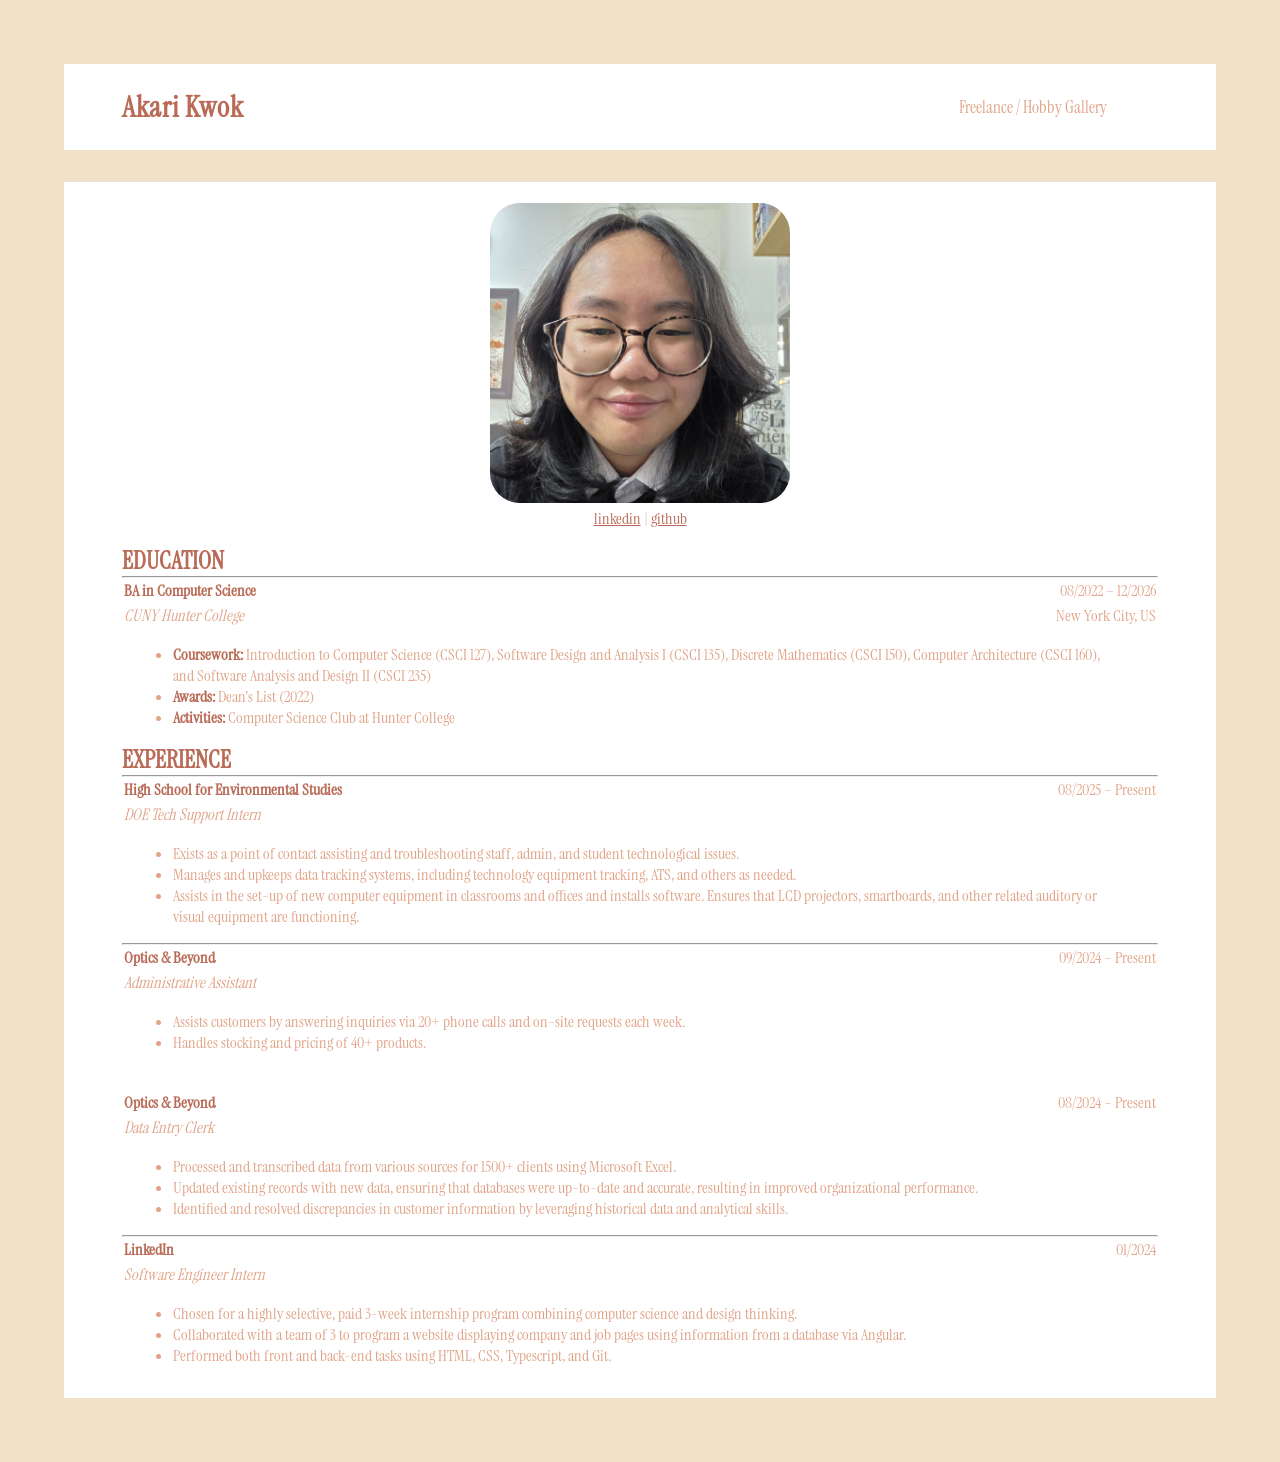
==== index.html @ 3886d688 "Adding gallery elements to the site" ====
<!DOCTYPE html>
<html>
    <head>
        <meta name="viewport" content="width=device-width, initial-scale=1.0">
        <link rel="stylesheet" href="style.css">
        <title>Akari's Github.io!</title>
        <style></style>
    </head>
    <body>
        <nav>
            <div class="logo">Akari Kwok</div>
            <ul class="nav-links">
                <li><a href="gallery.html">Freelance / Hobby Gallery</a></li>
            </ul>
        </nav>

        <header class="center">
            <br>
            <img src="assets/akari.jpg" alt="akari">
                <br>
                <a class="contact-links" href="https://www.linkedin.com/in/akari-kwok/">linkedin</a>
                | 
                <a class="contact-links" href="https://github.com/akaricakes">github</a>
        </header>

        <section class="edex-section">   
            <h2>EDUCATION</h2>
            <hr>
            <table>
                <td class="table-left">
                    <b>BA in Computer Science</b>
                </td>
                <td class="table-right">
                    08/2022 – 12/2026
                </td>
            </table>
            <table>
                <td class="table-left">
                    <i>CUNY Hunter College</i>
                </td>
                <td class="table-right">
                    New York City, US
                </td>
            </table>
            <ul>
                <li><b>Coursework:</b> Introduction to Computer Science (CSCI 127), Software Design and Analysis I (CSCI 135), Discrete Mathematics (CSCI 150), Computer Architecture (CSCI 160), and Software Analysis and Design II (CSCI 235)</li>
                <li><b>Awards:</b> Dean's List (2022)</li>
                <li><b>Activities:</b> Computer Science Club at Hunter College</li>
            </ul>

            <h2>EXPERIENCE</h2>
            <hr>
            <table>
                <td class="table-left">
                    <b>High School for Environmental Studies</b>
                </td>
                <td class="table-right">
                    08/2025 – Present
                </td>
            </table>
            <table>
                <td class="table-left">
                    <i>DOE Tech Support Intern</i>
                </td>
            </table>
            <ul>
                <li>Exists as a point of contact assisting and troubleshooting staff, admin, and student technological issues.</li>
                <li>Manages and upkeeps data tracking systems, including technology equipment tracking, ATS, and others as needed.</li>
                <li>Assists in the set-up of new computer equipment in classrooms and offices and installs software. Ensures that LCD projectors, smartboards, and other related auditory or visual equipment are functioning.​</li>
            </ul>

            <hr>
            <table>
                <td class="table-left">
                    <b>Optics & Beyond</b>
                </td>
                <td class="table-right">
                    09/2024 – Present
                </td>
            </table>
            <table>
                <td class="table-left">
                    <i>Administrative Assistant</i>
                </td>
            </table>
            <ul>
                <li>Assists customers by answering inquiries via 20+ phone calls and on-site requests each week.</li>
                <li>Handles stocking and pricing of 40+ products.</li><br>
            </ul>
            <table>
                <td class="table-left">
                    <b>Optics & Beyond</b>
                </td>
                <td class="table-right">
                    08/2024 – Present
                </td>
            </table>
            <table>
                <td class="table-left">
                    <i>Data Entry Clerk</i>
                </td>
            </table>
            <ul>
                <li>Processed and transcribed data from various sources for 1500+ clients using Microsoft Excel.</li>
                <li>Updated existing records with new data, ensuring that databases were up-to-date and accurate, resulting in improved organizational performance.</li>
                <li>Identified and resolved discrepancies in customer information by leveraging historical data and analytical skills.</li>
            </ul>

            <hr>
            <table>
                <td class="table-left">
                    <b>LinkedIn⁠</b><br>
                </td>
                <td class="table-right">
                    01/2024
                </td>
            </table>
            <table>
                <td class="table-left">
                    <i>Software Engineer Intern</i>
                </td>
            </table>
            <ul>
                <li>Chosen for a highly selective, paid 3-week internship program combining computer science and design thinking.</li>
                <li>Collaborated with a team of 3 to program a website displaying company and job pages using information from a database via Angular.</li>
                <li>Performed both front and back-end tasks using HTML, CSS, Typescript, and Git.</li>
            </ul>
        </section>   
    </body>
</html>
---- style.css ----
@font-face {
    font-family: instrumentFont;
    src: url("./fonts/InstrumentSerif-Regular.ttf");
}

* {
    margin: 0;
    padding: 0;
    box-sizing: border-box;
}

b {
    color:#BA6B57;
}

body {
    margin: 5%;
    width: 90%;
    background-color: #F2E1C9;
    color: #E0A387;
}

h1
{
    margin: 20px;
    padding: 0; 
    color: #BA6B57;
}

h2 
{
    margin: 0;
    padding: 0; 
    color: #BA6B57;
}

header {
    text-align: center;
}

hr {
    margin: 0;
    padding: 0; 
}

html 
{
    font-family: instrumentFont;
}

nav {
    width: 100%;
    padding: 1rem 5%;
    background: #FFFFFF;
    backdrop-filter: blur(15px);
    margin-bottom: 2rem;

    display: flex;
    align-items: center;
    justify-content: flex-end;
}

p {
    margin-top: 18px;
    padding: 0; 
}

table {
    border-collapse: separate;
    border: none;
    width: 100%;
    border-color:#F2E1C9;
}

ul {
    margin: 0;
    padding: 1rem 5%;
}

.center {
    text-align: center;
    margin-left: auto;
    margin-right: auto;
    background: #FFFFFF;
}

.gallery {
  display: grid;
  grid-template-columns: auto auto auto;
  flex-wrap: wrap;
  justify-content: center;
}

.gallery-item {
  margin: 5px;
  width: 180px;
}

.gallery-item img {
  width: 100%;
  height: auto;
}

.gallery-item desc {
  padding: 15px;
  text-align: center;
}

.nav-links li a {
    color: #E0A387;
}

a.contact-links {
    color: #BA6B57;    
    text-align: center;
}

a.contact-links:hover {
    color: #F2E1C9;
    text-shadow: 0 0 10px #F2E1C9;
}

.edex-section {
    width: 100%;
    padding: 1rem 5%;
    background: #FFFFFF;
    backdrop-filter: blur(15px);
    margin-bottom: 2rem;
}

.logo {
    font-size: 1.8rem;
    font-weight: 700;
    color: #BA6B57;
    letter-spacing: 1px;
    margin-right: auto;
}

.nav-links {
    list-style: none;
    display: flex;
    gap: 2rem;
}

.nav-links li a {
    position: relative;
    font-size: 1.05rem;
    font-weight: 500;
    text-decoration: none;
    color: #E0A387;
    transition: 0.3s;
}

.nav-links li a:hover {
    color: #F2E1C9;
    text-shadow: 0 0 10px #F2E1C9;

}

.table-left {
    text-align: left;
}

.table-right {
    text-align: right;
}

img {
    width: 300px;
    height: 300px;
    border-radius: 10%;
}

/*I ended up choosing the ID selector below because it provided 
more specificity (1, 0, 0) and leniency in formatting / styling my asset.*/
#image {
    width: 300rem;
    height: 300rem;
    padding: 10rem;
    border-radius: 5%;
    text-align: center;
    display: inline-block;
}
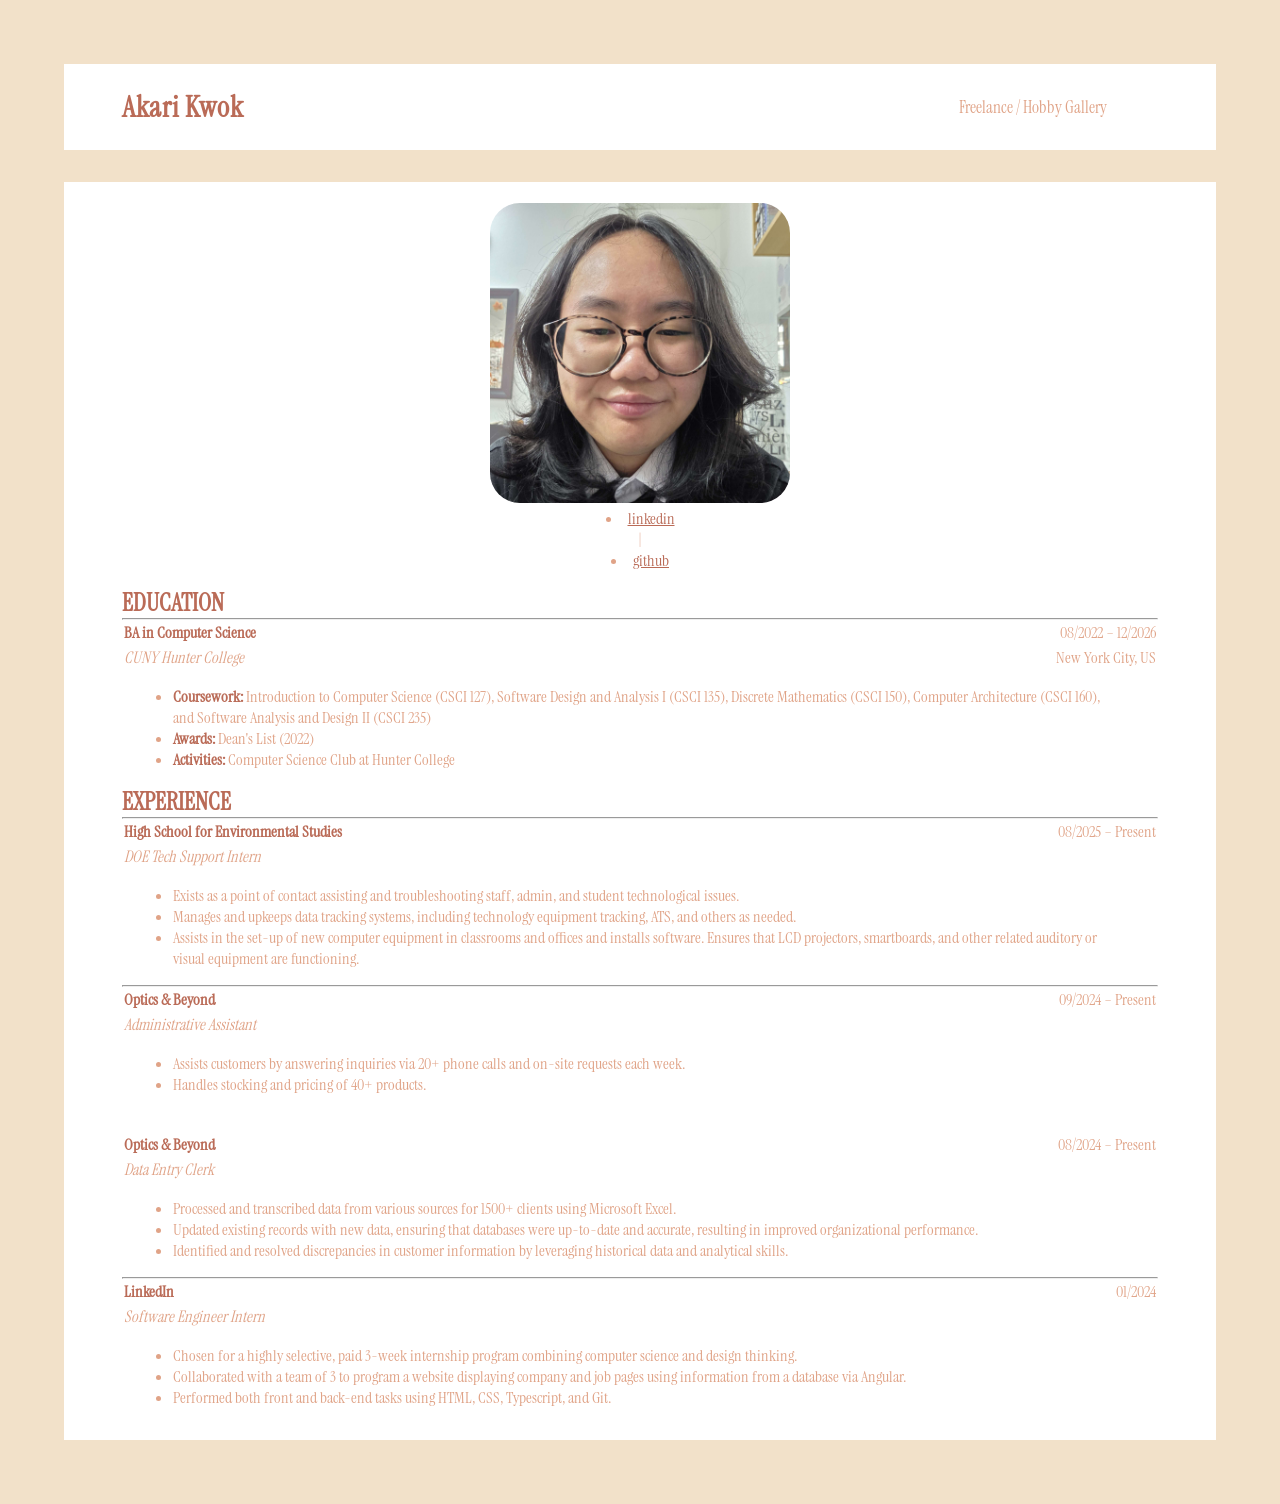
==== commit cca983b5: "Adding gallery elements to the site" ====
--- a/index.html
+++ b/index.html
@@ -18,9 +18,9 @@
             <br>
             <img src="assets/akari.jpg" alt="akari">
                 <br>
-                <a class="contact-links" href="https://www.linkedin.com/in/akari-kwok/">linkedin</a>
+                <li><a class="contact-links" href="https://www.linkedin.com/in/akari-kwok/">linkedin</a></li>
                 | 
-                <a class="contact-links" href="https://github.com/akaricakes">github</a>
+                <li><a class="contact-links" href="https://github.com/akaricakes">github</a></li>
         </header>
 
         <section class="edex-section">   
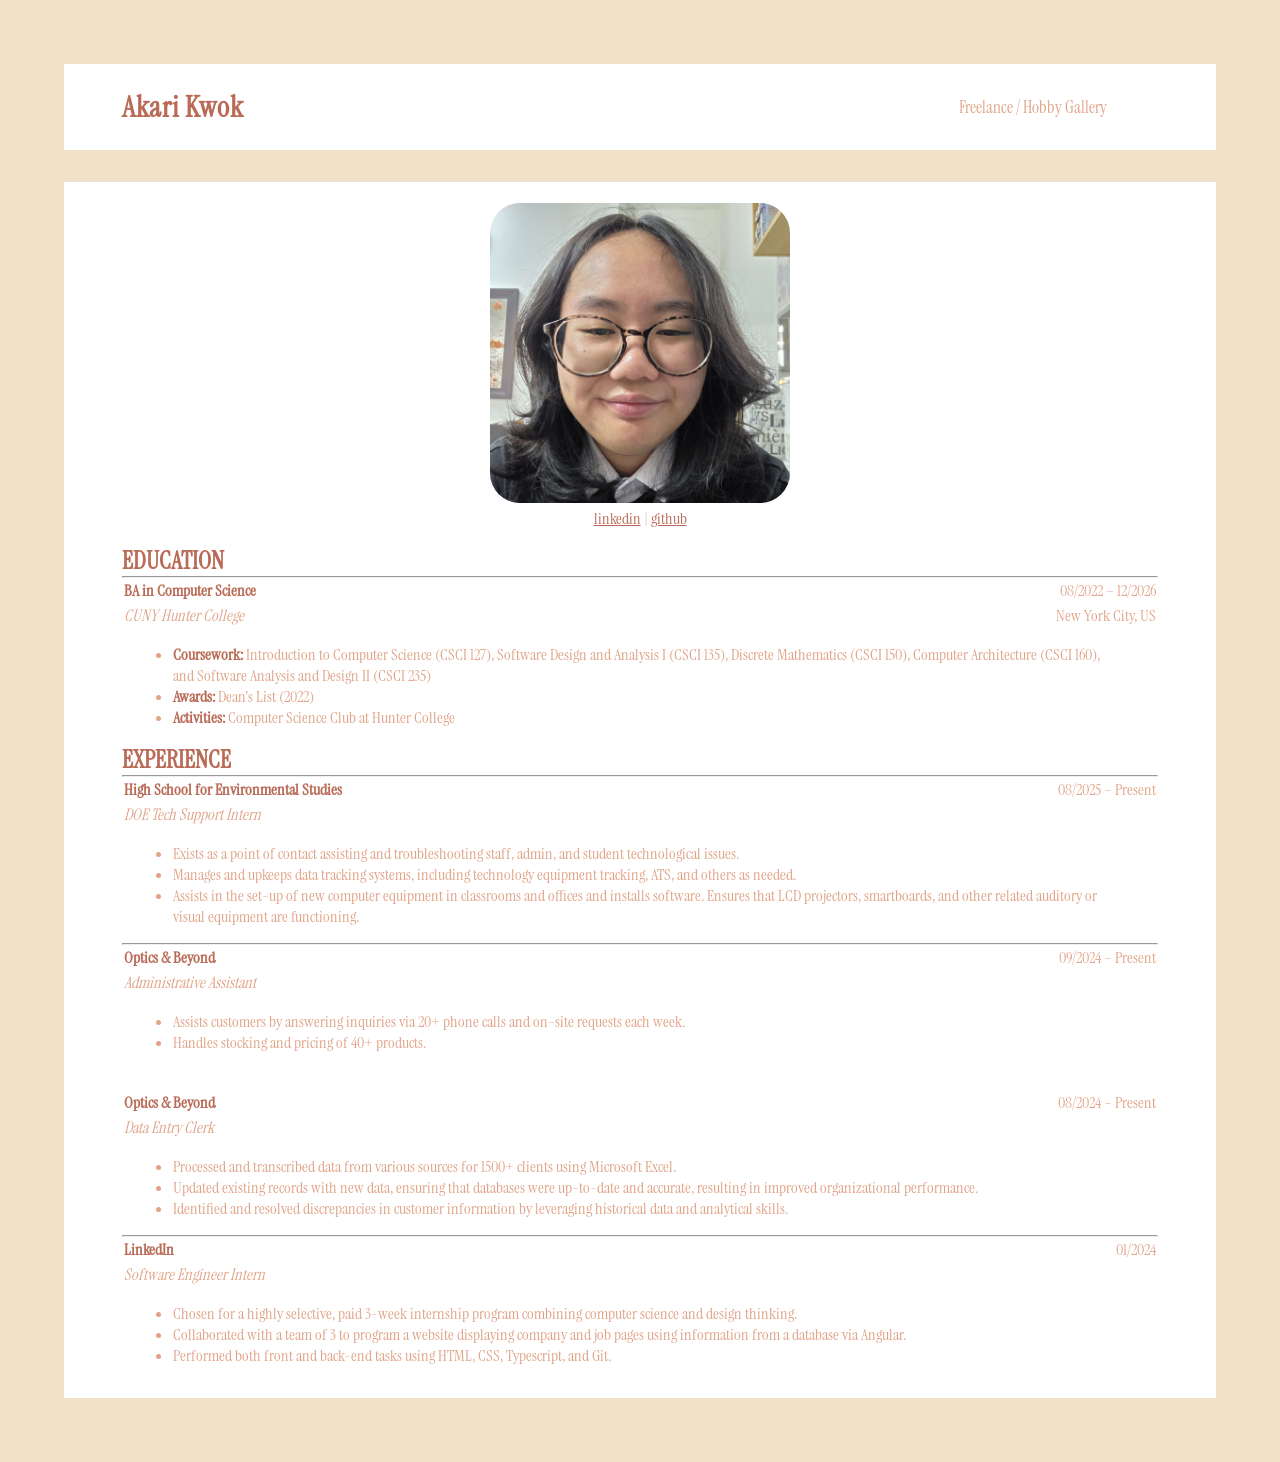
==== commit 58fe4625: "Adding gallery elements to the site" ====
--- a/index.html
+++ b/index.html
@@ -18,9 +18,9 @@
             <br>
             <img src="assets/akari.jpg" alt="akari">
                 <br>
-                <li><a class="contact-links" href="https://www.linkedin.com/in/akari-kwok/">linkedin</a></li>
+                <a class="contact-links" href="https://www.linkedin.com/in/akari-kwok/">linkedin</a>
                 | 
-                <li><a class="contact-links" href="https://github.com/akaricakes">github</a></li>
+                <a class="contact-links" href="https://github.com/akaricakes">github</a>
         </header>
 
         <section class="edex-section">   
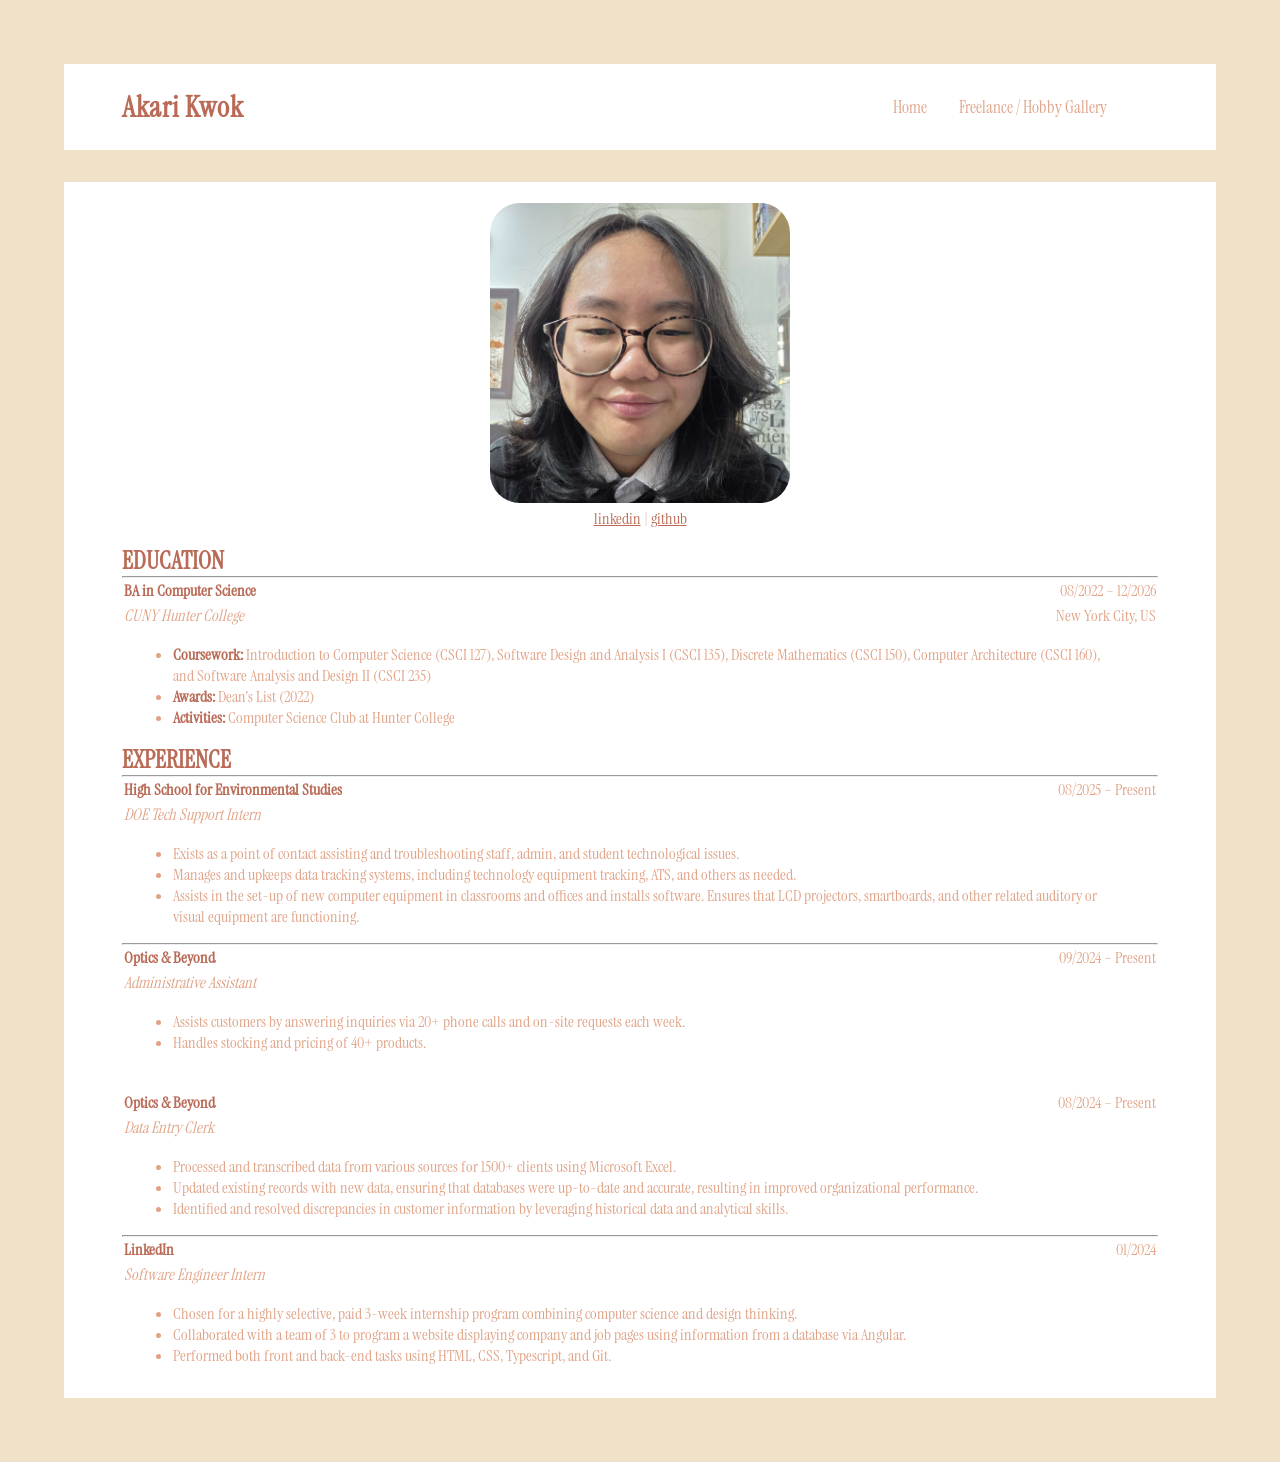
==== commit 67deeb02: "Adding gallery elements to the site" ====
--- a/index.html
+++ b/index.html
@@ -3,20 +3,21 @@
     <head>
         <meta name="viewport" content="width=device-width, initial-scale=1.0">
         <link rel="stylesheet" href="style.css">
-        <title>Akari's Github.io!</title>
+        <title>akaricakes home</title>
         <style></style>
     </head>
     <body>
         <nav>
             <div class="logo">Akari Kwok</div>
             <ul class="nav-links">
+                <li><a href="index.html">Home</a></li>
                 <li><a href="gallery.html">Freelance / Hobby Gallery</a></li>
             </ul>
         </nav>
 
         <header class="center">
             <br>
-            <img src="assets/akari.jpg" alt="akari">
+            <img class="akari" src="assets/akari.jpg" alt="akari">
                 <br>
                 <a class="contact-links" href="https://www.linkedin.com/in/akari-kwok/">linkedin</a>
                 | 
--- a/style.css
+++ b/style.css
@@ -85,25 +85,36 @@
 }
 
 .gallery {
-  display: grid;
-  grid-template-columns: auto auto auto;
-  flex-wrap: wrap;
-  justify-content: center;
+    display: grid;
+    grid-gap: 16px;
+    padding: 16px;
+    
+    @media (min-width: 768px) 
+    {
+        grid-template-columns: repeat(3, 1fr);
+    }
+
+    @media (min-width: 960px) 
+    {
+        grid-template-columns: repeat(3, 1fr);
+    }
+
+    @media (min-width: 1200px) 
+    {
+        grid-template-columns: repeat(3, 1fr);
+    }
+
+    .col {
+        background-color: #FFFFFF;
+        padding: 16px;
+    }
 }
 
 .gallery-item {
-  margin: 5px;
-  width: 180px;
-}
-
-.gallery-item img {
-  width: 100%;
-  height: auto;
-}
-
-.gallery-item desc {
-  padding: 15px;
-  text-align: center;
+    display: block;
+    width: 100%;
+    max-width: 100%;
+    border-radius: 10%;
 }
 
 .nav-links li a {
@@ -154,7 +165,6 @@
 .nav-links li a:hover {
     color: #F2E1C9;
     text-shadow: 0 0 10px #F2E1C9;
-
 }
 
 .table-left {
@@ -165,19 +175,8 @@
     text-align: right;
 }
 
-img {
+.akari {
     width: 300px;
     height: 300px;
     border-radius: 10%;
-}
-
-/*I ended up choosing the ID selector below because it provided 
-more specificity (1, 0, 0) and leniency in formatting / styling my asset.*/
-#image {
-    width: 300rem;
-    height: 300rem;
-    padding: 10rem;
-    border-radius: 5%;
-    text-align: center;
-    display: inline-block;
 }
